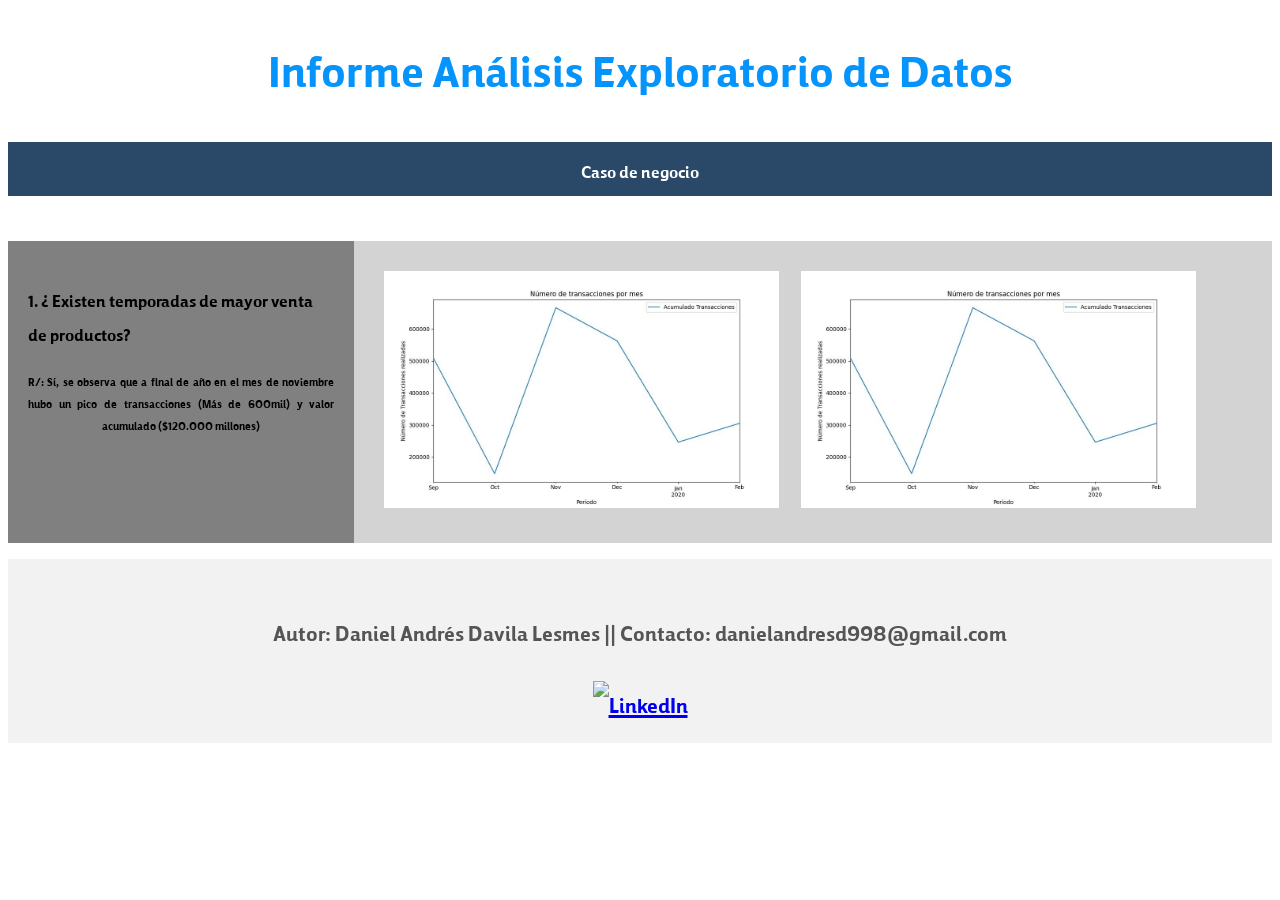
==== public/index.html @ bf4ca518 "test deploy html on firebase" ====
<!DOCTYPE html>
<html>
<head>
	<meta name="viewport" content="width=device-width, initial-scale=1" charset="UTF-8">
	<link rel="stylesheet" type="text/css" href="style.css">
	<title>Informe Análisis Exploratorio de Datos</title>
</head>
<body>

    <div class="navbar">
		<div class="title">
			<h1>Informe Análisis Exploratorio de Datos</h1>
		</div>
	</div>

    
      

    <div class="panel panel-default">
        <div class="panel-heading">
          <h3 class="panel-title">Caso de negocio</h3>
        </div>
        <div class="panel-body">
          
            <div class="container">
                <div class="panel">
                  <!-- Contenido del primer panel -->
                  <h1 class="titulo"></h1>
                 <p></p>
                </div>
                <div class="panel">
                  <!-- Contenido del segundo panel -->
                  
                </div>
              </div>


              <div class="flex-container">
                <div class="panel1">
                  <h2>1. ¿ Existen temporadas de mayor venta de productos?</h2>
                  <p>R/: Sí, se observa que a final de año 
                    en el mes de noviembre hubo un pico de transacciones (Más de 600mil)
                     y valor acumulado ($120.000 millones)</p>
                </div>
                <div class="panel2">
                    
                        <img src="Graficos/num_transacciones_mes.jpg" class="grafico" alt="Grafico de num transacciones" height= "200%"width="500%">
                        <img src="Graficos/num_transacciones_mes.jpg" class="grafico" alt="Grafico de num transacciones" height= "200%"width="500%">
                   
                </div>
              </div>


        </div>
      </div>



	
	
    <p class="titulo"></p>
</body>
<div class="panel-footer">
    <div class="author-info">
      <p><strong>Autor:</strong> Daniel Andrés Davila Lesmes || <strong>Contacto: </strong> danielandresd998@gmail.com </p>
      
      <a href="https://www.linkedin.com/in/danielandresd/" target="_blank"> 

        <img src="https://upload.wikimedia.org/wikipedia/commons/thumb/0/01/LinkedIn_Logo.svg/2560px-LinkedIn_Logo.svg.png" alt="LinkedIn" height="10%" width="10%">
    </a>
    </div>
  </div>
</html>
---- public/style.css ----
.titulo {
	text-align: center;
	color: #0594fb ;
}



.graficos {
	display: flex;
	flex-wrap: wrap;
	justify-content: center;
	align-items: center;
}

.grafico {
	max-width: 100%;
	height: auto;
	margin: 10px;
}

@media only screen and (min-width: 600px) {
	.grafico {
		width: 45%;
	}
}

/* Estilo general del navbar */
.navbar {
	background-color: white;
	color: #0594fb;
	padding: 10px;
}

/* Centrar el título */
.title {
	text-align: center;
}

/* Estilo del título */
.title h1 {
	font-size: 4em;
	margin: 0;
	padding: 0;
}

.panel-title {
	background-color: #2a4868;
	color: #fff;
	font-size: 24px;
	font-weight: bold;
	padding: 10px;
	text-align: center;
  }


  @font-face {
	font-family: 'Droid Arabic Kufi';
	src: url('tanseek-modern-pro-arabic-bold.ttf') format('truetype');
  }
  * {
	font-family: 'Droid Arabic Kufi', sans-serif;



	.panel-footer {
		background-color: #f2f2f2;
		padding: 20px;
		text-align: center;
	  }
	  
	  .author-info {
		font-size: 30px;
		font-family: 'Droid Arabic Kufi', sans-serif;
		color: #555;
	  }
	  
	  .author-info h4 {
		margin: 0;
		font-size: 50px;
	  }
	  
	
	  
  }  
  p {
	text-align: justify;
	text-align-last: center;
  }

  .container {
	display: flex;
	flex-wrap: wrap;
  }
  
  .panel {
	flex-basis: 100%;
  }
  
  .flex-container {
	display: flex;
	flex-direction: row;
  }
  
  .panel1 {
	flex-grow: 1;
	background-color: gray;
	padding: 20px;
  }
  
  .panel2 {
	flex-grow: 2;
	background-color: lightgray;
	padding: 20px;
  }
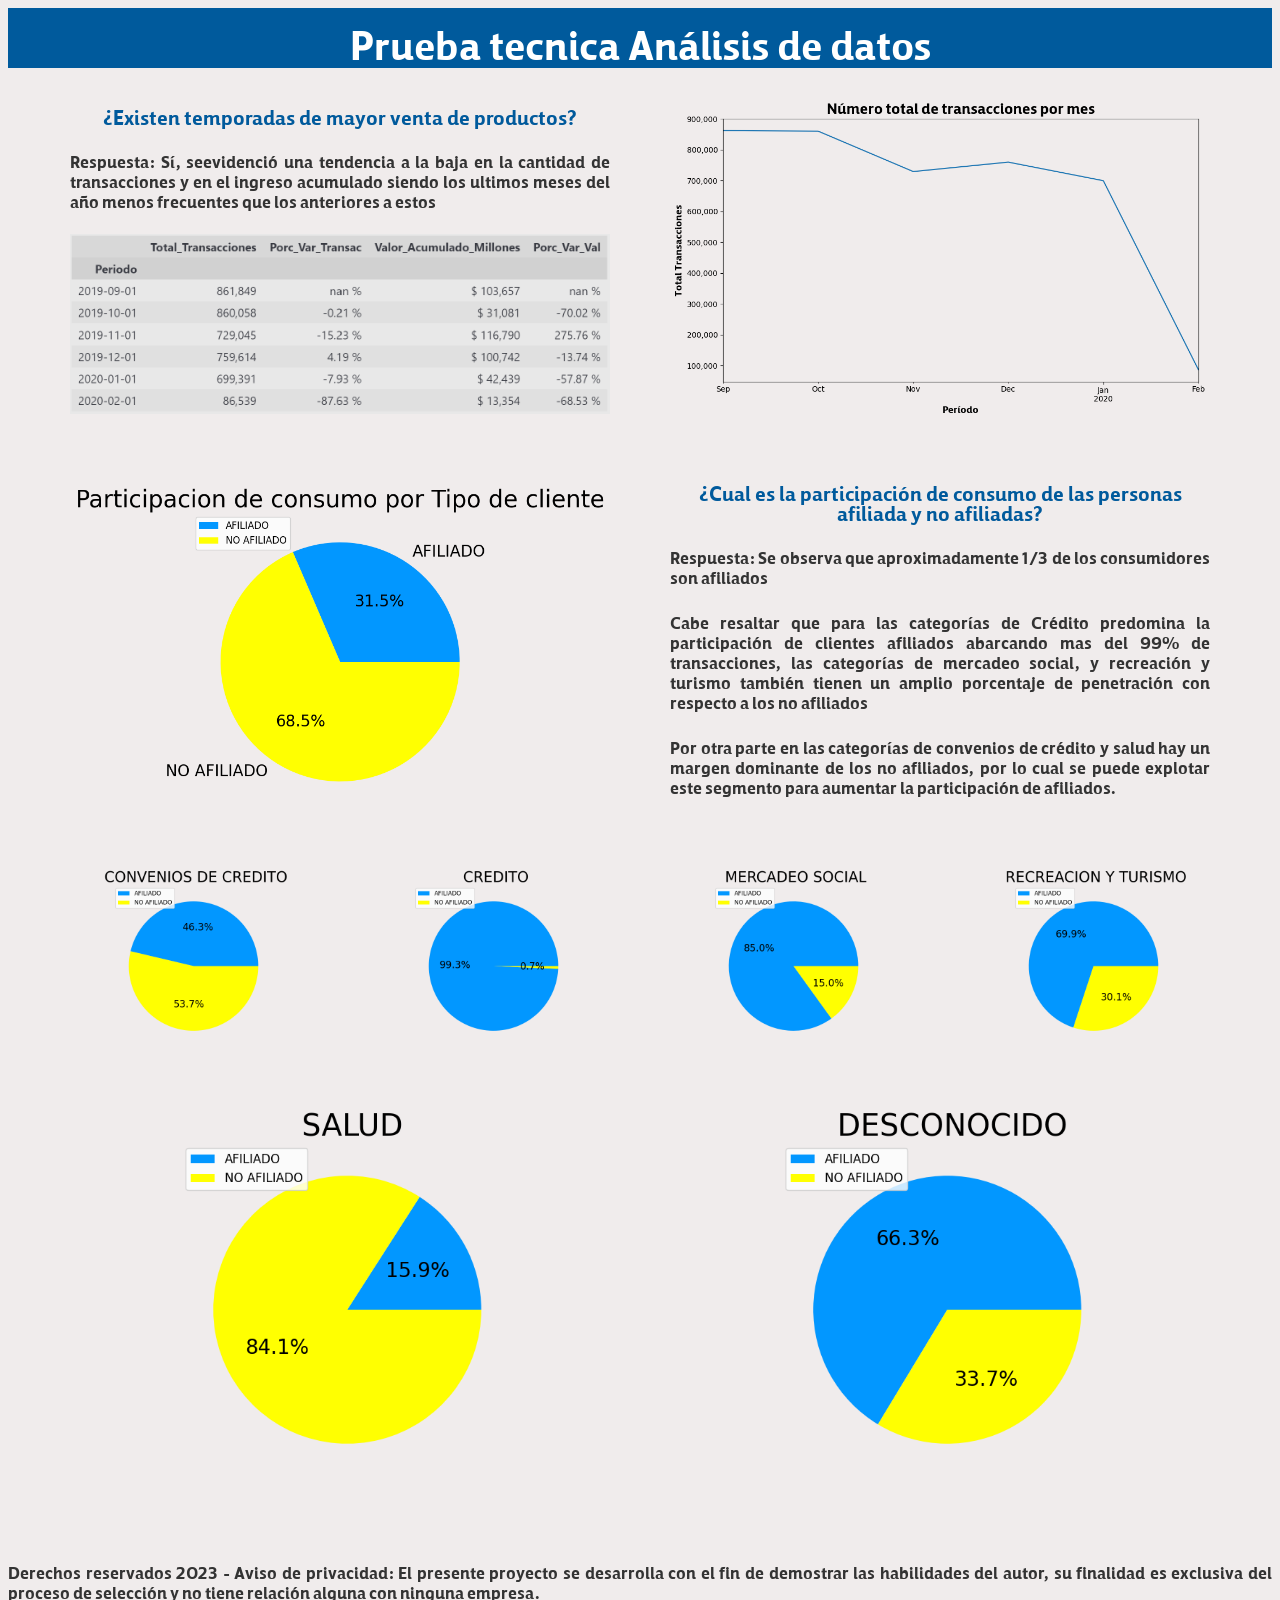
==== commit 2ac48979: "add 1st and 2nd key question graphs" ====
--- a/public/index.html
+++ b/public/index.html
@@ -1,76 +1,81 @@
 <!DOCTYPE html>
 <html>
+
 <head>
+	<title>Informe Daniel Dávila Lesmes</title>
 	<meta name="viewport" content="width=device-width, initial-scale=1" charset="UTF-8">
-	<link rel="stylesheet" type="text/css" href="style.css">
-	<title>Informe Análisis Exploratorio de Datos</title>
+	<link rel="stylesheet" type="text/css" href="styles.css">
 </head>
+
 <body>
+	<header>
+		<h1>Prueba tecnica Análisis de datos</h1>
+	</header>
 
-    <div class="navbar">
-		<div class="title">
-			<h1>Informe Análisis Exploratorio de Datos</h1>
+	<!--Pregunta 1-->
+	<div class="panel">
+		<div class="panel-izq">
+			<h2>¿Existen temporadas de mayor venta de productos? </h2>
+			<p>Respuesta: Sí, seevidenció una tendencia a la baja en la cantidad de transacciones y en el ingreso
+				acumulado siendo los ultimos meses del año menos frecuentes que los anteriores a estos</p>
+			<div>
+				<img src="Pivots/consumos_por_periodo.png">
+			</div>
+		</div>
+		<div class="panel-der">
+			<img src="Graficos/num_transacciones_mes.png">
 		</div>
 	</div>
 
-    
-      
+	<!--Pregunta 2-->
+	<div class="panel">
+		<div class="panel-izq">
+			<img src="Graficos/participacion_consumo_tipo_cliente.png">
 
-    <div class="panel panel-default">
-        <div class="panel-heading">
-          <h3 class="panel-title">Caso de negocio</h3>
-        </div>
-        <div class="panel-body">
-          
-            <div class="container">
-                <div class="panel">
-                  <!-- Contenido del primer panel -->
-                  <h1 class="titulo"></h1>
-                 <p></p>
-                </div>
-                <div class="panel">
-                  <!-- Contenido del segundo panel -->
-                  
-                </div>
-              </div>
+		</div>
+		<div class="panel-der">
 
+			<h2>¿Cual es la participación de consumo de las personas afiliada y no afiliadas? </h2>
+			<p>Respuesta: Se observa que aproximadamente 1/3 de los consumidores son afiliados</p>
+			<p>Cabe resaltar que para las categorías de Crédito predomina la participación de clientes afiliados
+				abarcando mas del 99% de transacciones, las categorías de mercadeo social, y recreación y turismo también tienen un amplio porcentaje de penetración con respecto a los no afiliados </p>
+			<p>
+				Por otra parte en las categorías de convenios de crédito y salud hay un margen dominante de los no afiliados, por lo cual se puede explotar este segmento para aumentar la participación de afiliados.
+			</p>
 
-              <div class="flex-container">
-                <div class="panel1">
-                  <h2>1. ¿ Existen temporadas de mayor venta de productos?</h2>
-                  <p>R/: Sí, se observa que a final de año 
-                    en el mes de noviembre hubo un pico de transacciones (Más de 600mil)
-                     y valor acumulado ($120.000 millones)</p>
-                </div>
-                <div class="panel2">
-                    
-                        <img src="Graficos/num_transacciones_mes.jpg" class="grafico" alt="Grafico de num transacciones" height= "200%"width="500%">
-                        <img src="Graficos/num_transacciones_mes.jpg" class="grafico" alt="Grafico de num transacciones" height= "200%"width="500%">
-                   
-                </div>
-              </div>
+		</div>
+	</div>
 
+	<div class="panel">
+		<div>
+			<img src="Graficos/ues_afiliados_CONVENIOS DE CREDITO.png" >
+		</div>
+		<div>
+			<img src="Graficos/ues_afiliados_CREDITO.png">
+		</div>
+		<div>
+			<img src="Graficos/ues_afiliados_MERCADEO SOCIAL.png" >
+		</div>
+		<div>
+			<img src="Graficos/ues_afiliados_RECREACION Y TURISMO.png" >
+		</div>
+		<div>
+			<img src="Graficos/ues_afiliados_SALUD.png" >
+		</div>
+		<div>
+			<img src="Graficos/ues_afiliados_DESCONOCIDO.png" >
+		</div>
 
-        </div>
-      </div>
+	</div>
 
 
 
-	
-	
-    <p class="titulo"></p>
+
+	<footer>
+		<p>Derechos reservados 2023 - Aviso de privacidad: El presente proyecto
+			se desarrolla con el fin de demostrar las habilidades del autor, su finalidad
+			es exclusiva del proceso de selección y no tiene relación alguna con ninguna empresa. </p>
+	</footer>
 </body>
-<div class="panel-footer">
-    <div class="author-info">
-      <p><strong>Autor:</strong> Daniel Andrés Davila Lesmes || <strong>Contacto: </strong> danielandresd998@gmail.com </p>
-      
-      <a href="https://www.linkedin.com/in/danielandresd/" target="_blank"> 
 
-        <img src="https://upload.wikimedia.org/wikipedia/commons/thumb/0/01/LinkedIn_Logo.svg/2560px-LinkedIn_Logo.svg.png" alt="LinkedIn" height="10%" width="10%">
-    </a>
-    </div>
-  </div>
-</html>
-
-
-
+</html>
--- a/public/styles.css
+++ b/public/styles.css
@@ -0,0 +1,211 @@
+/* Estilos generales */
+
+body {
+	font-family: 'tanseek-modern-pro-arabic-bold', sans-serif;
+	font-size: 30px;
+	color: #333;
+	background-color: #f0ecec;
+	line-height: 20px; /* valor en píxeles */
+}
+
+@font-face {
+	font-family: 'tanseek-modern-pro-arabic-bold';
+	src: url('tanseek-modern-pro-arabic-bold.ttf') format('truetype');
+	font-weight: bold;
+	font-style: normal;
+  }
+
+/* Encabezado */
+
+header {
+	background-color: #005a9c;
+	color: #fff;
+	padding: 20px;
+}
+
+header h1 {
+	font-size: 60px;
+	margin: 0;
+	text-align: center;
+}
+
+
+nav {
+	margin-top: 20px;
+}
+
+nav ul {
+	list-style: none;
+	margin: 0;
+	padding: 0;
+}
+
+nav li {
+	display: inline-block;
+	margin-right: 20px;
+}
+
+nav a {
+	color: #fff;
+	text-decoration: none;
+}
+
+nav a:hover {
+	text-decoration: underline;
+}
+
+/* Contenido principal */
+
+main {
+	margin: 20px;
+}
+
+section {
+	margin-bottom: 40px;
+}
+
+h2 {
+	font-size: 30px;
+	margin: 0 0 20px 0;
+	color: #005a9c;
+	text-align: center;
+}
+
+ul {
+	list-style: none;
+	margin: 0;
+	padding: 0;
+}
+
+li {
+	margin-bottom: 10px;
+}
+
+form label {
+	display: block;
+	margin-bottom: 10px;
+}
+
+
+
+
+/* Estilo para el panel */
+.panel {
+    display: flex;
+    flex-direction: row;
+    flex-wrap: wrap;
+    
+    
+    width: 100%;
+    height: 100%;
+    margin: 0 auto;
+    max-width: 1200px;
+
+	
+  justify-content: center;
+  align-items: center;
+}
+
+/* Estilo para la sección izquierda */
+.panel-izq {
+    flex: 2;
+    padding: 20px;
+}
+
+/* Estilo para la sección derecha */
+.panel-der {
+    flex: 3;
+    padding: 20px;
+}
+.panel > div {
+	flex: 1 0 20%; /* 20% de ancho para cada gráfico */
+	margin: 10px; /* margen entre los gráficos */
+  }
+
+
+/* Estilo para el párrafo de la sección izquierda */
+p {
+    font-size: 25px;
+    text-align: justify;
+	line-height: 20px; /* valor en píxeles */
+}
+
+/* Estilo para la imagen de la sección derecha */
+img {
+    max-width: 100%;
+    height: auto;
+    display: block;
+    margin: 0 auto;
+}
+.container {
+	display: flex;
+	flex-wrap: wrap;
+  }
+  
+  .left-panel {
+	flex-basis: 100%;
+	display: flex;
+	flex-wrap: wrap;
+  }
+  
+  .left-panel .panel-section {
+	flex-basis: calc(50% - 20px);
+	margin-right: 20px;
+  }
+  
+  .left-panel .panel-section:last-child {
+	margin-right: 0;
+  }
+  
+  .left-panel .panel-section p {
+	font-size: 1.2em;
+	line-height: 1.5;
+  }
+  
+  .left-panel .panel-section img {
+	width: 100%;
+  }
+  
+  .right-panel {
+	flex-basis: 100%;
+  }
+  
+  .right-panel img {
+	width: 100%;
+  }
+  
+  @media screen and (min-width: 768px) {
+	.container {
+	  display: grid;
+	  grid-template-columns: 2fr 3fr;
+	  grid-gap: 20px;
+	}
+  
+	.left-panel {
+	  flex-basis: auto;
+	  grid-row: 1 / 2;
+	  display: flex;
+	  flex-wrap: wrap;
+	}
+  
+	.left-panel .panel-section {
+	  flex-basis: 100%;
+	  margin-right: 0;
+	}
+  
+	.right-panel {
+	  flex-basis: auto;
+	  grid-row: 1 / 2;
+	}
+  
+	.left-panel .panel-section:first-child {
+	  flex-basis: 60%;
+	  margin-right: 20px;
+	}
+  
+	.left-panel .panel-section:last-child {
+	  flex-basis: 40%;
+	  margin-right: 0;
+	}
+  }
+  
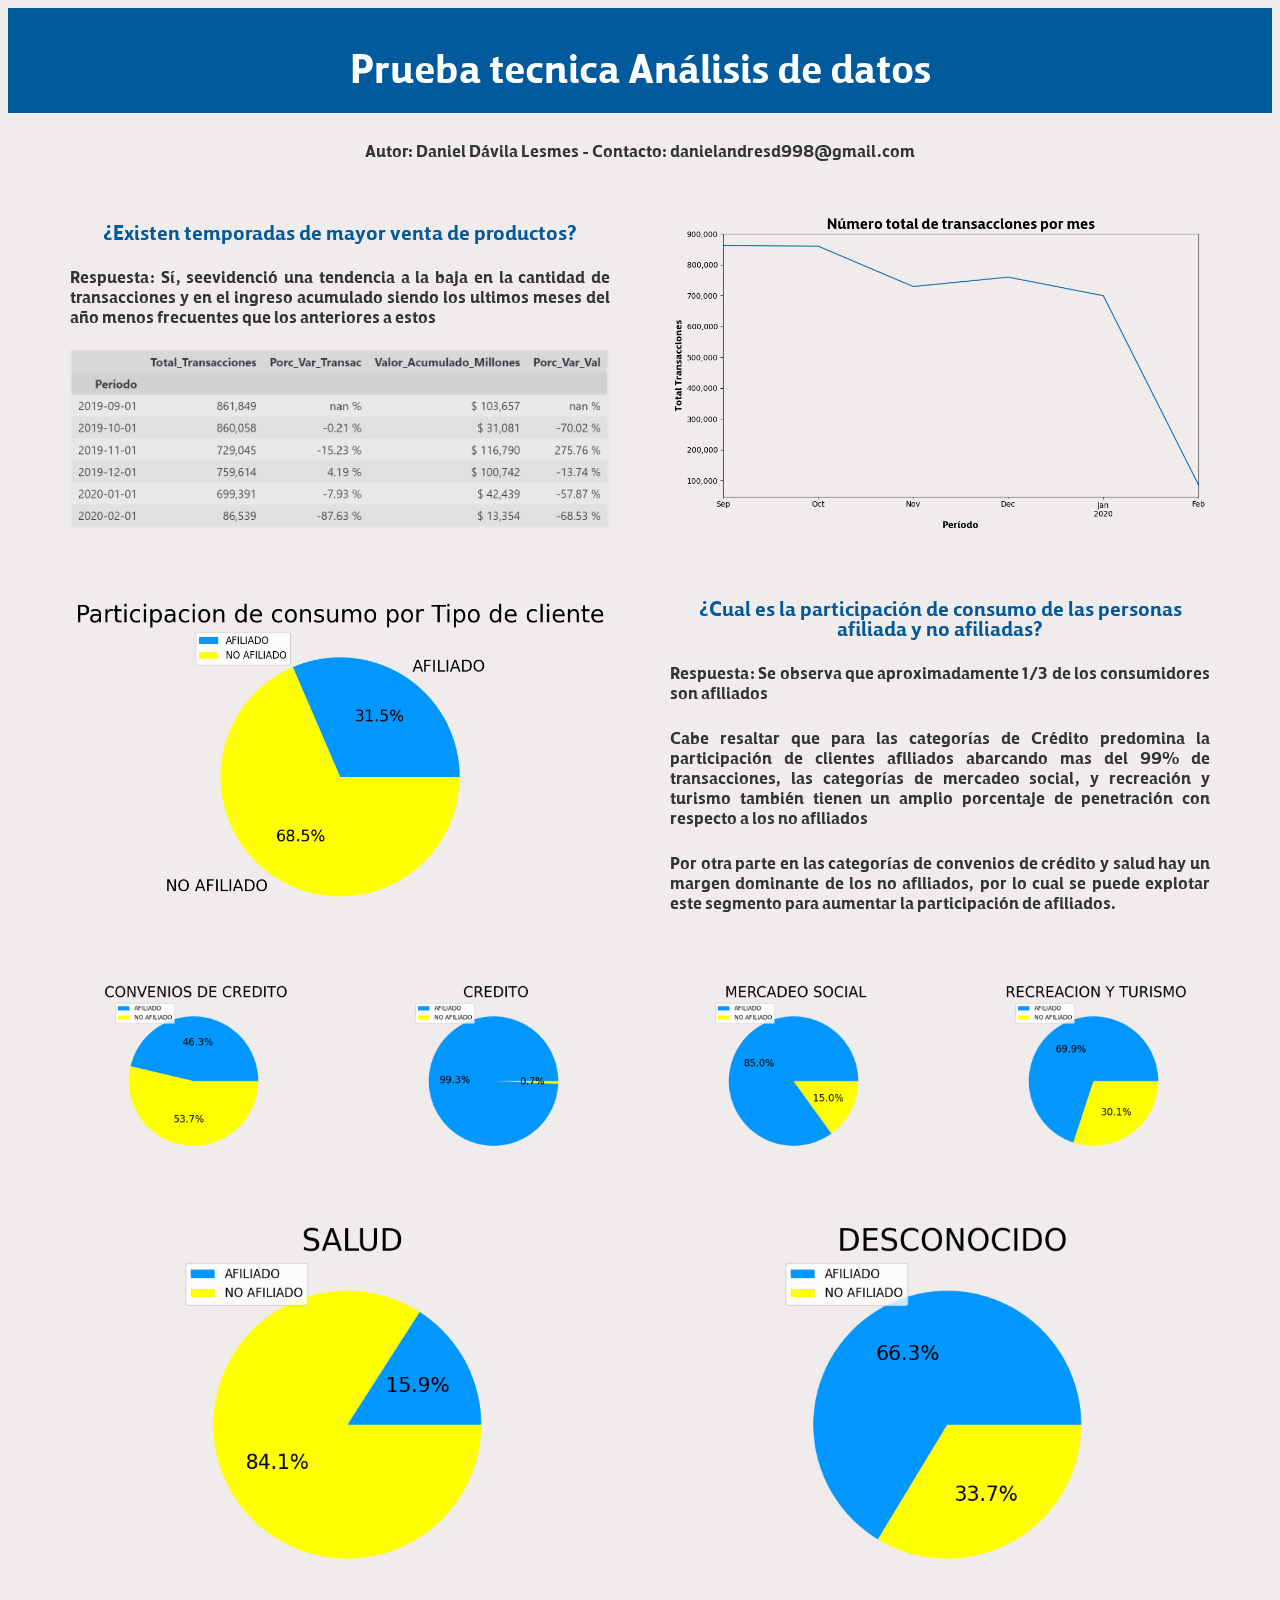
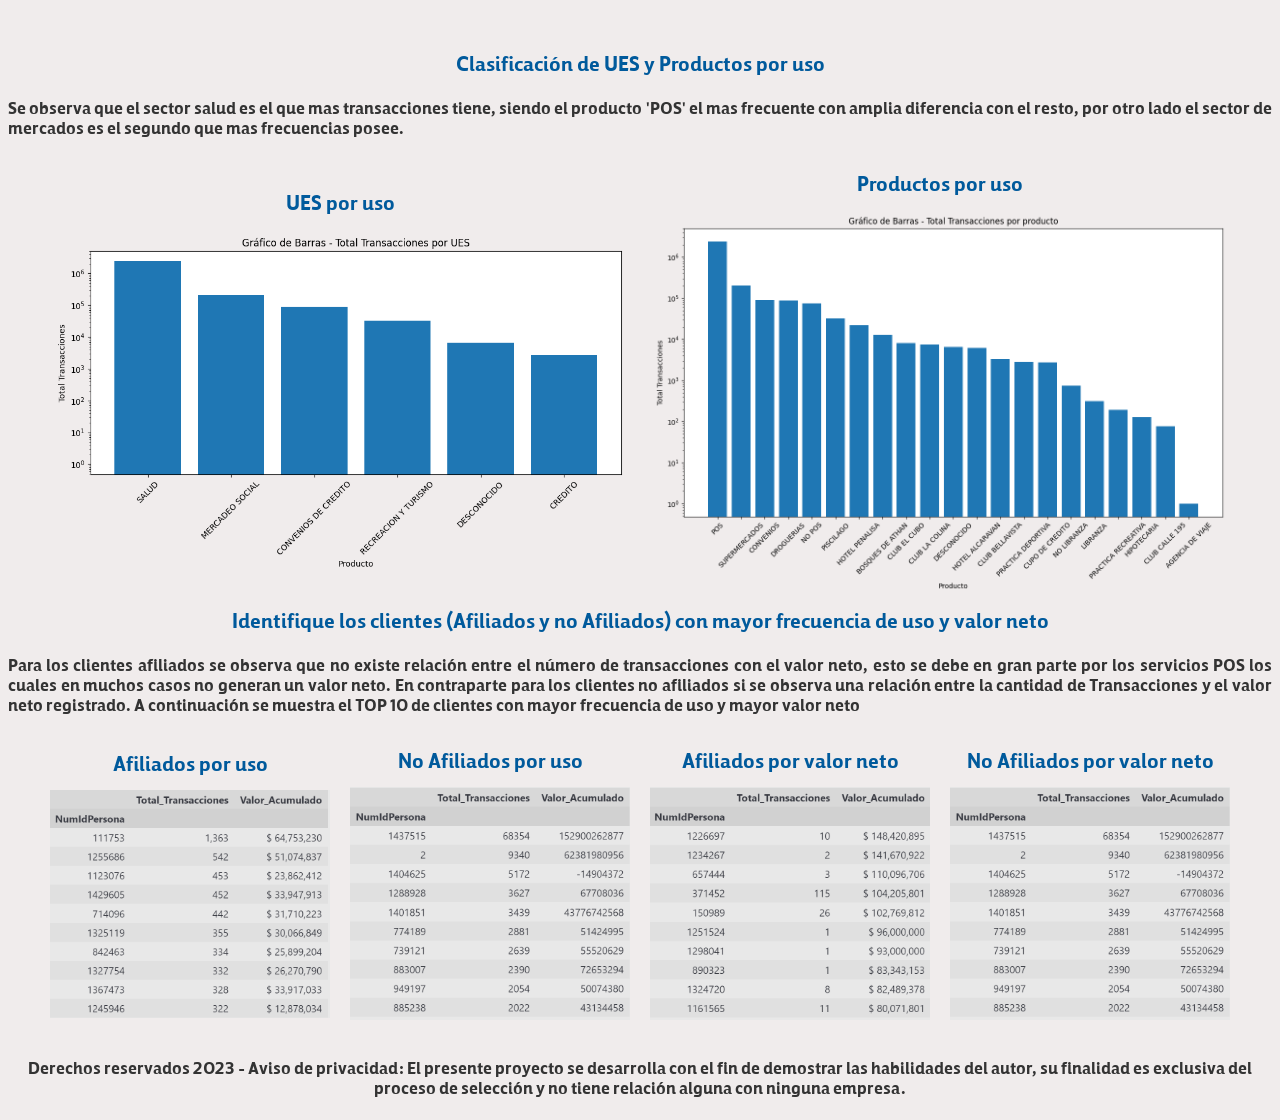
==== commit d721cda0: "add q5 & q6 dev" ====
--- a/public/index.html
+++ b/public/index.html
@@ -11,6 +11,11 @@
 	<header>
 		<h1>Prueba tecnica Análisis de datos</h1>
 	</header>
+	<div>
+		<p style="text-align: center;">
+		Autor: Daniel Dávila Lesmes - Contacto: danielandresd998@gmail.com
+		</p>
+	</div>
 
 	<!--Pregunta 1-->
 	<div class="panel">
@@ -67,12 +72,66 @@
 		</div>
 
 	</div>
+<div>
+	<h2>Clasificación de UES y Productos por uso</h2>
+	<p> Se observa que el sector salud es el que mas transacciones tiene, siendo 
+		el producto 'POS' el mas frecuente con amplia diferencia con el resto, por otro lado 
+		el sector de mercados es el segundo que mas frecuencias posee.
+	</p>
+	<div class="panel">
+		<div>
+			<h2>UES por uso</h2>
+			<img src="Graficos/ues.png" >
+		</div>
+		<div>
+			<h2>Productos por uso</h2>
+			<img src="Graficos/productos.png">
+		</div>
+		
+		</div>
 
+
+	
+
+			<div>
+				<h2>Identifique los clientes (Afiliados y no Afiliados) con mayor frecuencia de uso y valor neto</h2>
+			<p>
+				Para los clientes afiliados se observa que no existe relación entre el número
+				de transacciones con el valor neto, esto se debe en gran parte por los servicios POS 
+				los cuales en muchos casos no generan un valor neto.
+				
+				En contraparte para los clientes no afiliados si se observa una relación entre la cantidad de 
+				Transacciones y el valor neto registrado.
+				
+				A continuación se muestra el TOP 10 de clientes con mayor frecuencia de uso y mayor valor neto
+			</p>
+			</div>
+
+	<div class="panel">
+		<div>
+			<h2>Afiliados por uso</h2>
+			<img src="Pivots/afiliados_mas_fieles_por_uso.png" >
+		</div>
+		<div>
+			<h2>No Afiliados por uso</h2>
+			<img src="Pivots/no_afiliados_mas_fieles_por_uso.png">
+		</div>
+		<div>
+			<h2>Afiliados por valor neto</h2>
+			<img src="Pivots/afiliados_mas_fieles_por_valor.png" >
+		</div>
+		<div>
+			<h2>No Afiliados por valor neto</h2>
+			<img src="Pivots/no_afiliados_mas_fieles_por_valor.png" >
+		</div>
+
+	</div>
 
 
 
 	<footer>
-		<p>Derechos reservados 2023 - Aviso de privacidad: El presente proyecto
+		
+		<p style="text-align: center;">Derechos reservados 2023 - Aviso de privacidad: El presente proyecto
 			se desarrolla con el fin de demostrar las habilidades del autor, su finalidad
 			es exclusiva del proceso de selección y no tiene relación alguna con ninguna empresa. </p>
 	</footer>
--- a/public/styles.css
+++ b/public/styles.css
@@ -27,6 +27,7 @@
 	font-size: 60px;
 	margin: 0;
 	text-align: center;
+	line-height: 65px;
 }
 
 
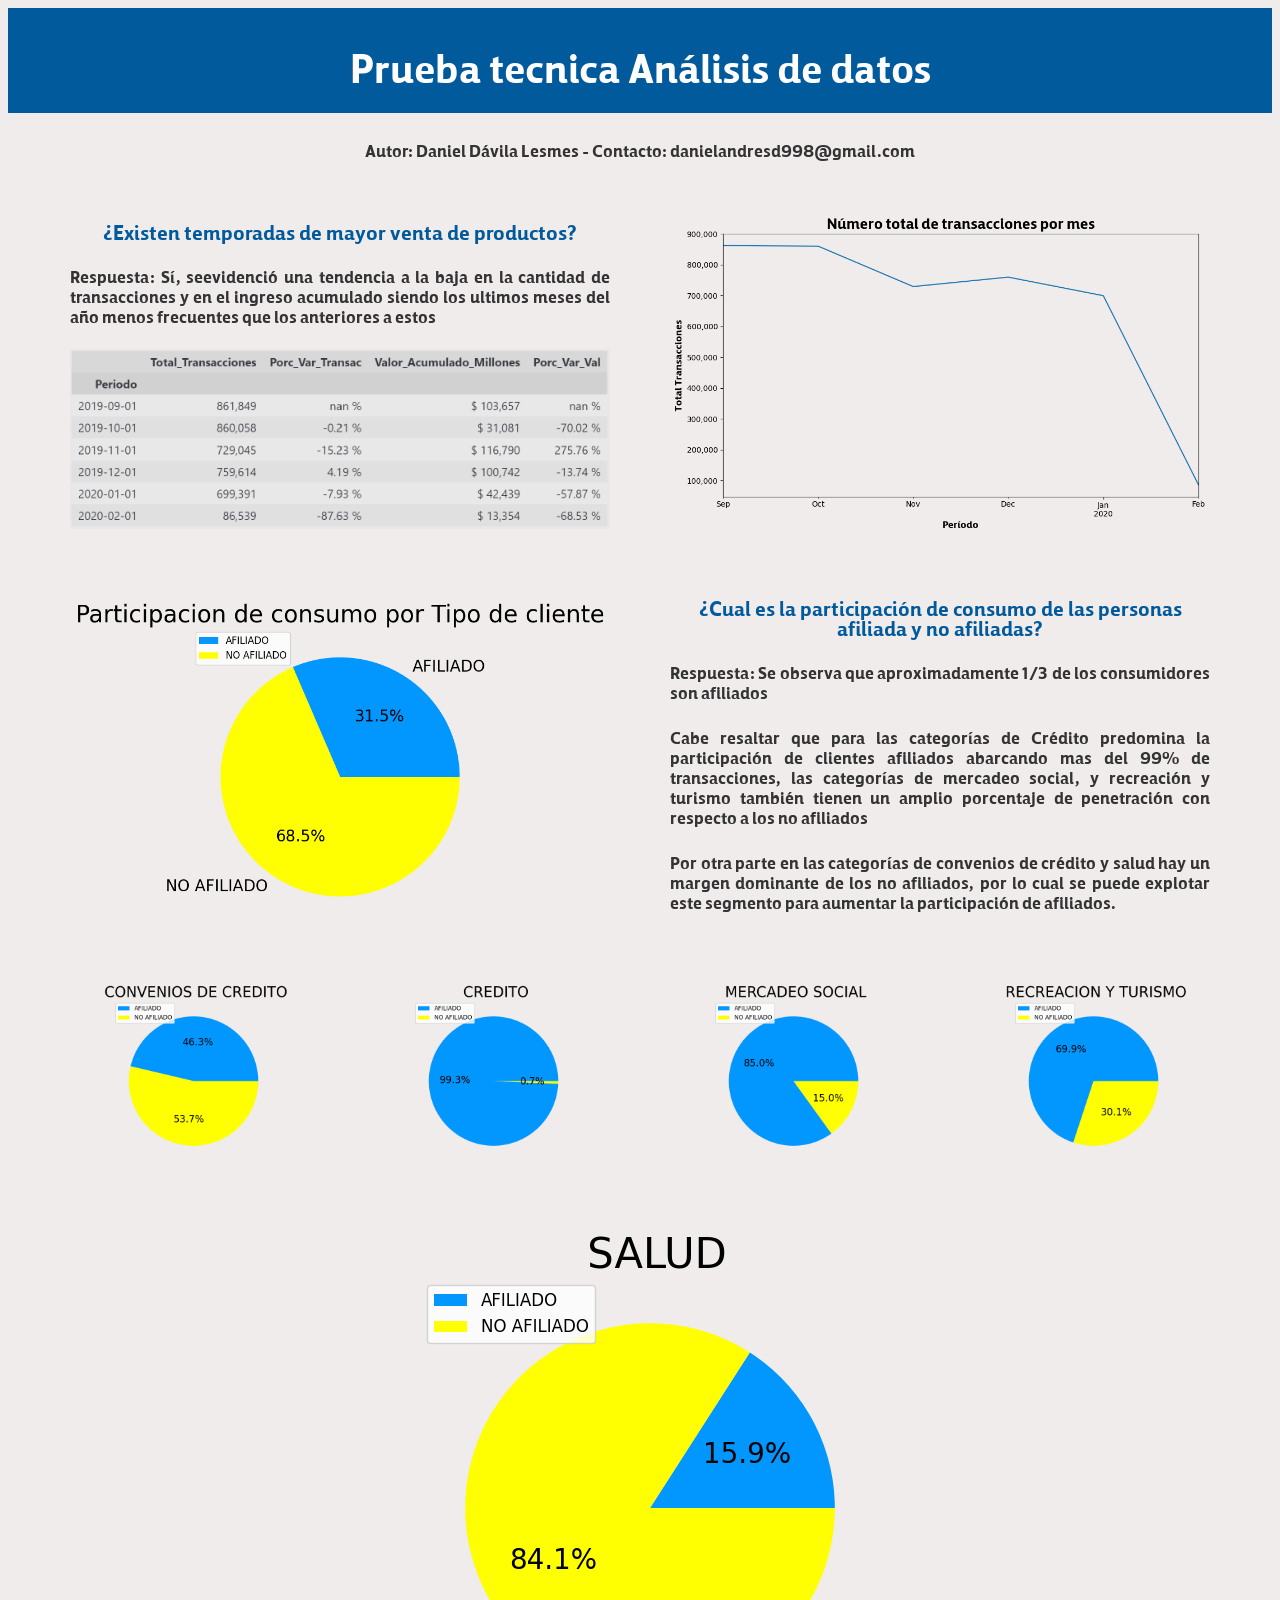
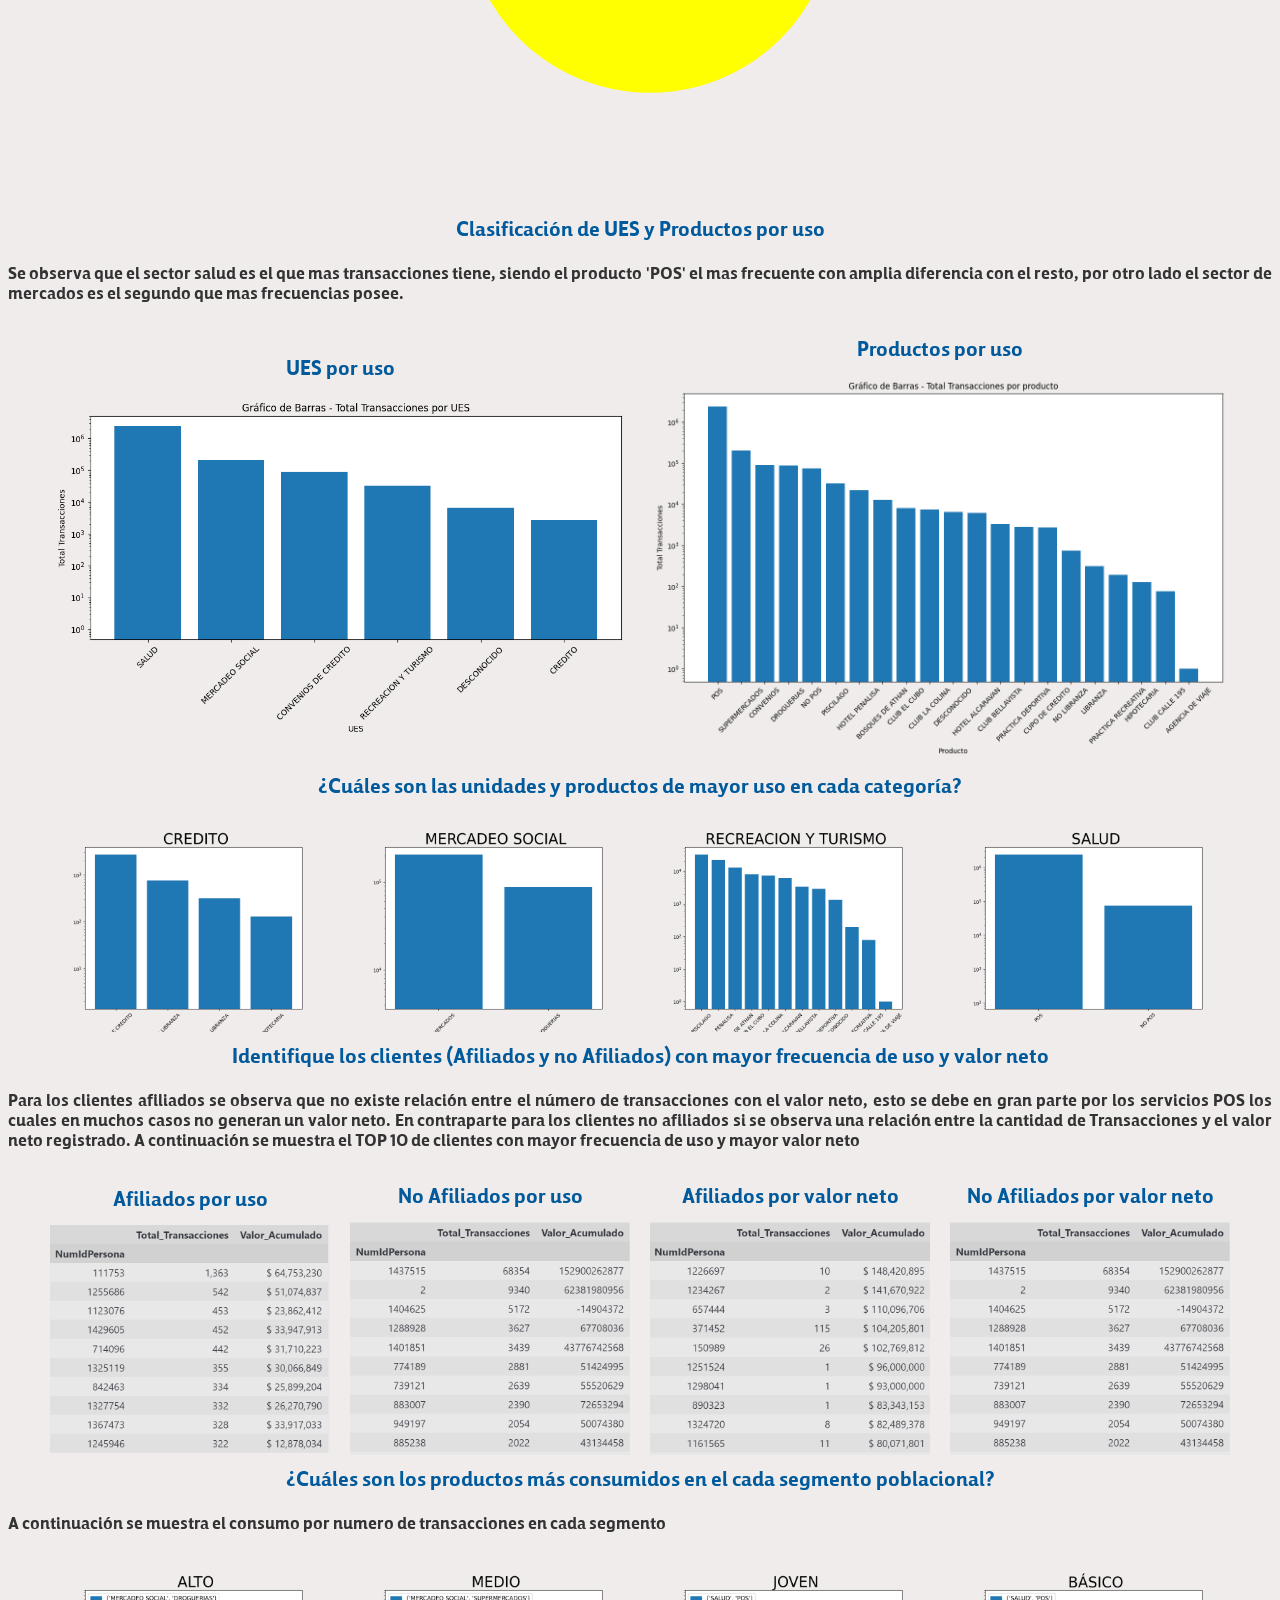
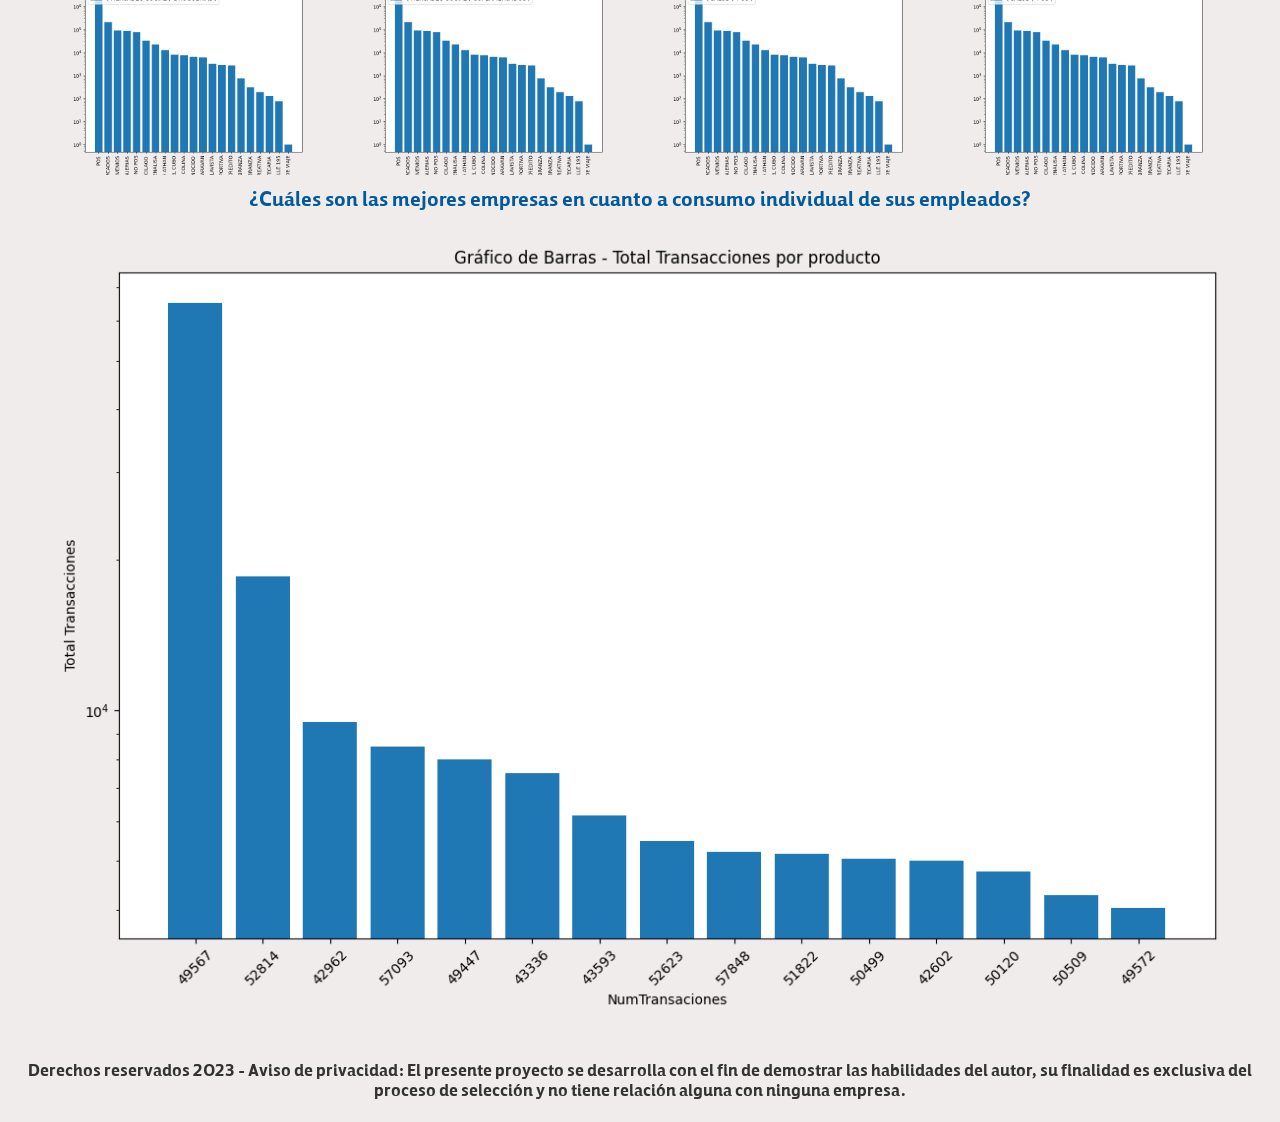
==== commit 3dae77d3: "Deploy Version 1 del informe" ====
--- a/public/index.html
+++ b/public/index.html
@@ -13,7 +13,7 @@
 	</header>
 	<div>
 		<p style="text-align: center;">
-		Autor: Daniel Dávila Lesmes - Contacto: danielandresd998@gmail.com
+			Autor: Daniel Dávila Lesmes - Contacto: danielandresd998@gmail.com
 		</p>
 	</div>
 
@@ -43,9 +43,11 @@
 			<h2>¿Cual es la participación de consumo de las personas afiliada y no afiliadas? </h2>
 			<p>Respuesta: Se observa que aproximadamente 1/3 de los consumidores son afiliados</p>
 			<p>Cabe resaltar que para las categorías de Crédito predomina la participación de clientes afiliados
-				abarcando mas del 99% de transacciones, las categorías de mercadeo social, y recreación y turismo también tienen un amplio porcentaje de penetración con respecto a los no afiliados </p>
+				abarcando mas del 99% de transacciones, las categorías de mercadeo social, y recreación y turismo
+				también tienen un amplio porcentaje de penetración con respecto a los no afiliados </p>
 			<p>
-				Por otra parte en las categorías de convenios de crédito y salud hay un margen dominante de los no afiliados, por lo cual se puede explotar este segmento para aumentar la participación de afiliados.
+				Por otra parte en las categorías de convenios de crédito y salud hay un margen dominante de los no
+				afiliados, por lo cual se puede explotar este segmento para aumentar la participación de afiliados.
 			</p>
 
 		</div>
@@ -53,88 +55,149 @@
 
 	<div class="panel">
 		<div>
-			<img src="Graficos/ues_afiliados_CONVENIOS DE CREDITO.png" >
+			<img src="Graficos/ues_afiliados_CONVENIOS DE CREDITO.png">
 		</div>
 		<div>
 			<img src="Graficos/ues_afiliados_CREDITO.png">
 		</div>
 		<div>
-			<img src="Graficos/ues_afiliados_MERCADEO SOCIAL.png" >
-		</div>
-		<div>
-			<img src="Graficos/ues_afiliados_RECREACION Y TURISMO.png" >
-		</div>
-		<div>
-			<img src="Graficos/ues_afiliados_SALUD.png" >
-		</div>
-		<div>
-			<img src="Graficos/ues_afiliados_DESCONOCIDO.png" >
-		</div>
-
-	</div>
-<div>
-	<h2>Clasificación de UES y Productos por uso</h2>
-	<p> Se observa que el sector salud es el que mas transacciones tiene, siendo 
-		el producto 'POS' el mas frecuente con amplia diferencia con el resto, por otro lado 
-		el sector de mercados es el segundo que mas frecuencias posee.
-	</p>
-	<div class="panel">
-		<div>
-			<h2>UES por uso</h2>
-			<img src="Graficos/ues.png" >
-		</div>
-		<div>
-			<h2>Productos por uso</h2>
-			<img src="Graficos/productos.png">
+			<img src="Graficos/ues_afiliados_MERCADEO SOCIAL.png">
+		</div>
+		<div>
+			<img src="Graficos/ues_afiliados_RECREACION Y TURISMO.png">
+		</div>
+		<div>
+			<img src="Graficos/ues_afiliados_SALUD.png">
 		</div>
 		
-		</div>
-
-
-	
-
-			<div>
-				<h2>Identifique los clientes (Afiliados y no Afiliados) con mayor frecuencia de uso y valor neto</h2>
+
+	</div>
+
+	<!--Pregunta 3-->
+		<h2>Clasificación de UES y Productos por uso</h2>
+		<p> Se observa que el sector salud es el que mas transacciones tiene, siendo
+			el producto 'POS' el mas frecuente con amplia diferencia con el resto, por otro lado
+			el sector de mercados es el segundo que mas frecuencias posee.
+		</p>
+		<div class="panel">
+			<div>
+				<h2>UES por uso</h2>
+				<img src="Graficos/ues.png">
+			</div>
+			<div>
+				<h2>Productos por uso</h2>
+				<img src="Graficos/productos.png">
+			</div>
+
+		</div>
+
+<!--Pregunta 4-->
+<h2>¿Cuáles son las unidades y productos de mayor uso en cada categoría?		</h2>
+		
+		<div class="panel">
+			
+			<div>
+				<img src="Graficos/productos_por_CREDITO.png">
+			</div>
+			<div>
+				<img src="Graficos/productos_por_MERCADEO SOCIAL.png">
+			</div>
+			<div>
+				<img src="Graficos/productos_por_RECREACION Y TURISMO.png">
+			</div>
+			<div>
+				<img src="Graficos/productos_por_SALUD.png">
+			</div>
+
+		</div>
+<!--Pregunta 5-->
+
+		<div>
+			<h2>Identifique los clientes (Afiliados y no Afiliados) con mayor frecuencia de uso y valor neto</h2>
 			<p>
 				Para los clientes afiliados se observa que no existe relación entre el número
-				de transacciones con el valor neto, esto se debe en gran parte por los servicios POS 
+				de transacciones con el valor neto, esto se debe en gran parte por los servicios POS
 				los cuales en muchos casos no generan un valor neto.
-				
-				En contraparte para los clientes no afiliados si se observa una relación entre la cantidad de 
+
+				En contraparte para los clientes no afiliados si se observa una relación entre la cantidad de
 				Transacciones y el valor neto registrado.
-				
+
 				A continuación se muestra el TOP 10 de clientes con mayor frecuencia de uso y mayor valor neto
 			</p>
-			</div>
-
-	<div class="panel">
-		<div>
-			<h2>Afiliados por uso</h2>
-			<img src="Pivots/afiliados_mas_fieles_por_uso.png" >
-		</div>
-		<div>
-			<h2>No Afiliados por uso</h2>
-			<img src="Pivots/no_afiliados_mas_fieles_por_uso.png">
-		</div>
-		<div>
-			<h2>Afiliados por valor neto</h2>
-			<img src="Pivots/afiliados_mas_fieles_por_valor.png" >
-		</div>
-		<div>
-			<h2>No Afiliados por valor neto</h2>
-			<img src="Pivots/no_afiliados_mas_fieles_por_valor.png" >
-		</div>
-
-	</div>
-
-
-
-	<footer>
+		</div>
+
+		<div class="panel">
+			<div>
+				<h2>Afiliados por uso</h2>
+				<img src="Pivots/afiliados_mas_fieles_por_uso.png">
+			</div>
+			<div>
+				<h2>No Afiliados por uso</h2>
+				<img src="Pivots/no_afiliados_mas_fieles_por_uso.png">
+			</div>
+			<div>
+				<h2>Afiliados por valor neto</h2>
+				<img src="Pivots/afiliados_mas_fieles_por_valor.png">
+			</div>
+			<div>
+				<h2>No Afiliados por valor neto</h2>
+				<img src="Pivots/no_afiliados_mas_fieles_por_valor.png">
+			</div>
+
+		</div>
+
+<!--Pregunta 6-->
+
+<!--Pregunta 7-->
+
+
+<div>
+	<h2>¿Cuáles son los productos más consumidos en el cada segmento poblacional?</h2>
+	<p>
 		
-		<p style="text-align: center;">Derechos reservados 2023 - Aviso de privacidad: El presente proyecto
-			se desarrolla con el fin de demostrar las habilidades del autor, su finalidad
-			es exclusiva del proceso de selección y no tiene relación alguna con ninguna empresa. </p>
-	</footer>
+
+		A continuación se muestra el consumo por numero de transacciones en cada segmento
+	</p>
+</div>
+
+<div class="panel">
+	<div>
+		<img src="Graficos/SEGMENTO_ALTO.png">
+	</div>
+	<div>
+		<img src="Graficos/SEGMENTO_MEDIO.png">
+	</div>
+	<div>
+		<img src="Graficos/SEGMENTO_JOVEN.png">
+	</div>
+	<div>
+		<img src="Graficos/SEGMENTO_BÁSICO.png">
+	</div>
+
+
+</div>
+
+<!--Pregunta 8-->
+<div>
+	<h2>¿Cuáles son las mejores empresas en cuanto a consumo individual de sus empleados?</h2>
+
+</div>
+
+<div class="panel">
+	<div>
+		<img src="Graficos/empresas_con_mejor_reputacion.png">
+	</div>
+
+
+</div>
+
+
+		<footer>
+
+			<p style="text-align: center;">Derechos reservados 2023 - Aviso de privacidad: El presente proyecto
+				se desarrolla con el fin de demostrar las habilidades del autor, su finalidad
+				es exclusiva del proceso de selección y no tiene relación alguna con ninguna empresa. </p>
+		</footer>
 </body>
 
 </html>
